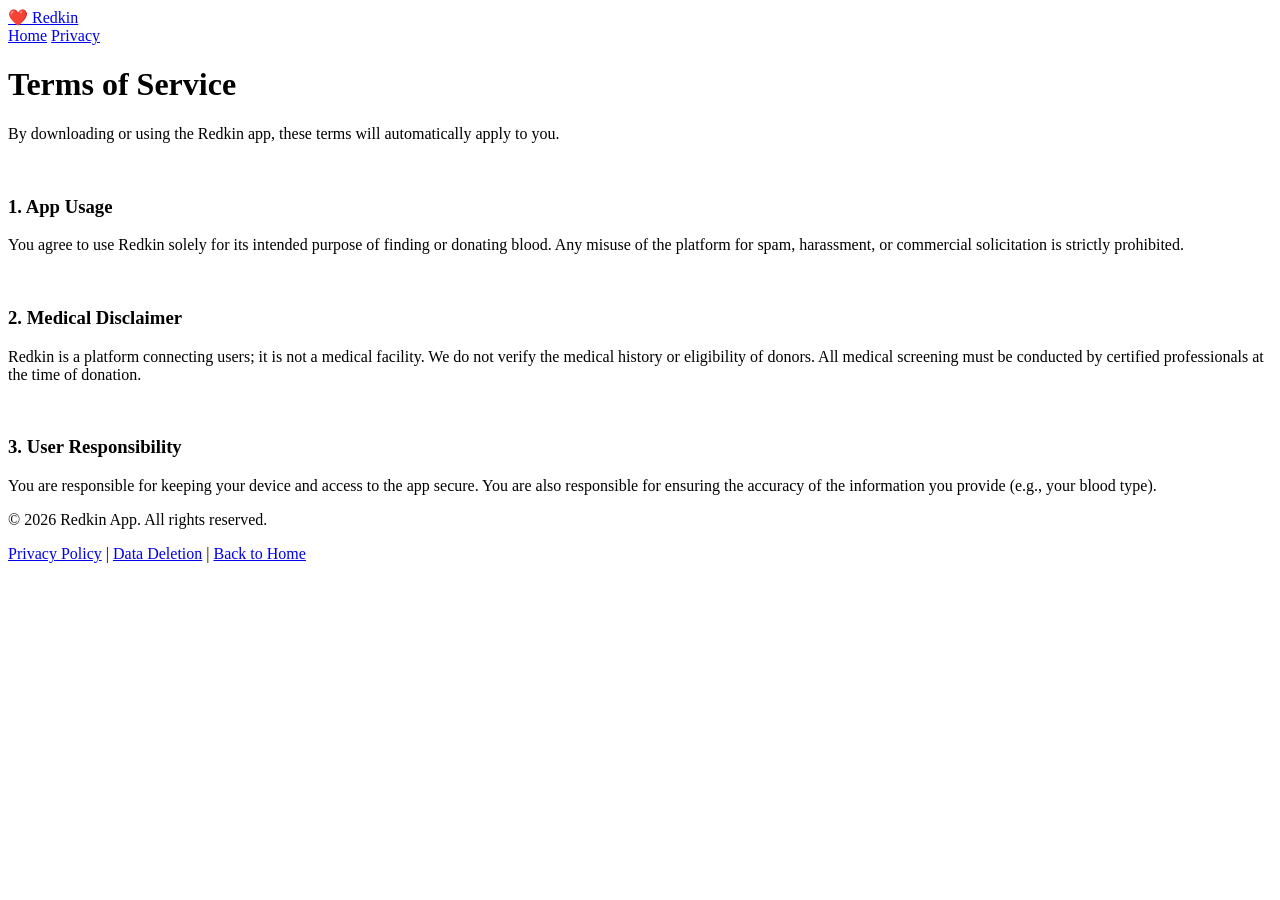
==== privacy.html @ 1f2d6483 "Add privacy.html with terms of service content" ====
<!DOCTYPE html>
<html lang="en">
<head>
    <meta charset="UTF-8">
    <meta name="viewport" content="width=device-width, initial-scale=1.0">
    <title>Terms of Service - Redkin</title>
    <link rel="stylesheet" href="style.css">
</head>
<body>
    <header>
        <a href="index.html" class="logo"><span class="heart">❤️</span> Redkin</a>
        <nav>
            <a href="index.html">Home</a>
            <a href="privacy.html">Privacy</a>
        </nav>
    </header>

    <main>
        <h1 class="page-title">Terms of Service</h1>
        <p>By downloading or using the Redkin app, these terms will automatically apply to you.</p>
        <br>
        <h3>1. App Usage</h3>
        <p>You agree to use Redkin solely for its intended purpose of finding or donating blood. Any misuse of the platform for spam, harassment, or commercial solicitation is strictly prohibited.</p>
        <br>
        <h3>2. Medical Disclaimer</h3>
        <p>Redkin is a platform connecting users; it is not a medical facility. We do not verify the medical history or eligibility of donors. All medical screening must be conducted by certified professionals at the time of donation.</p>
        <br>
        <h3>3. User Responsibility</h3>
        <p>You are responsible for keeping your device and access to the app secure. You are also responsible for ensuring the accuracy of the information you provide (e.g., your blood type).</p>
    </main>

    <footer>
        <p>&copy; 2026 Redkin App. All rights reserved.</p>
        <div style="margin-top: 1rem;">
            <a href="privacy.html">Privacy Policy</a> | 
            <a href="deletion.html">Data Deletion</a> | 
            <a href="index.html">Back to Home</a>
        </div>
    </footer>
</body>
</html>
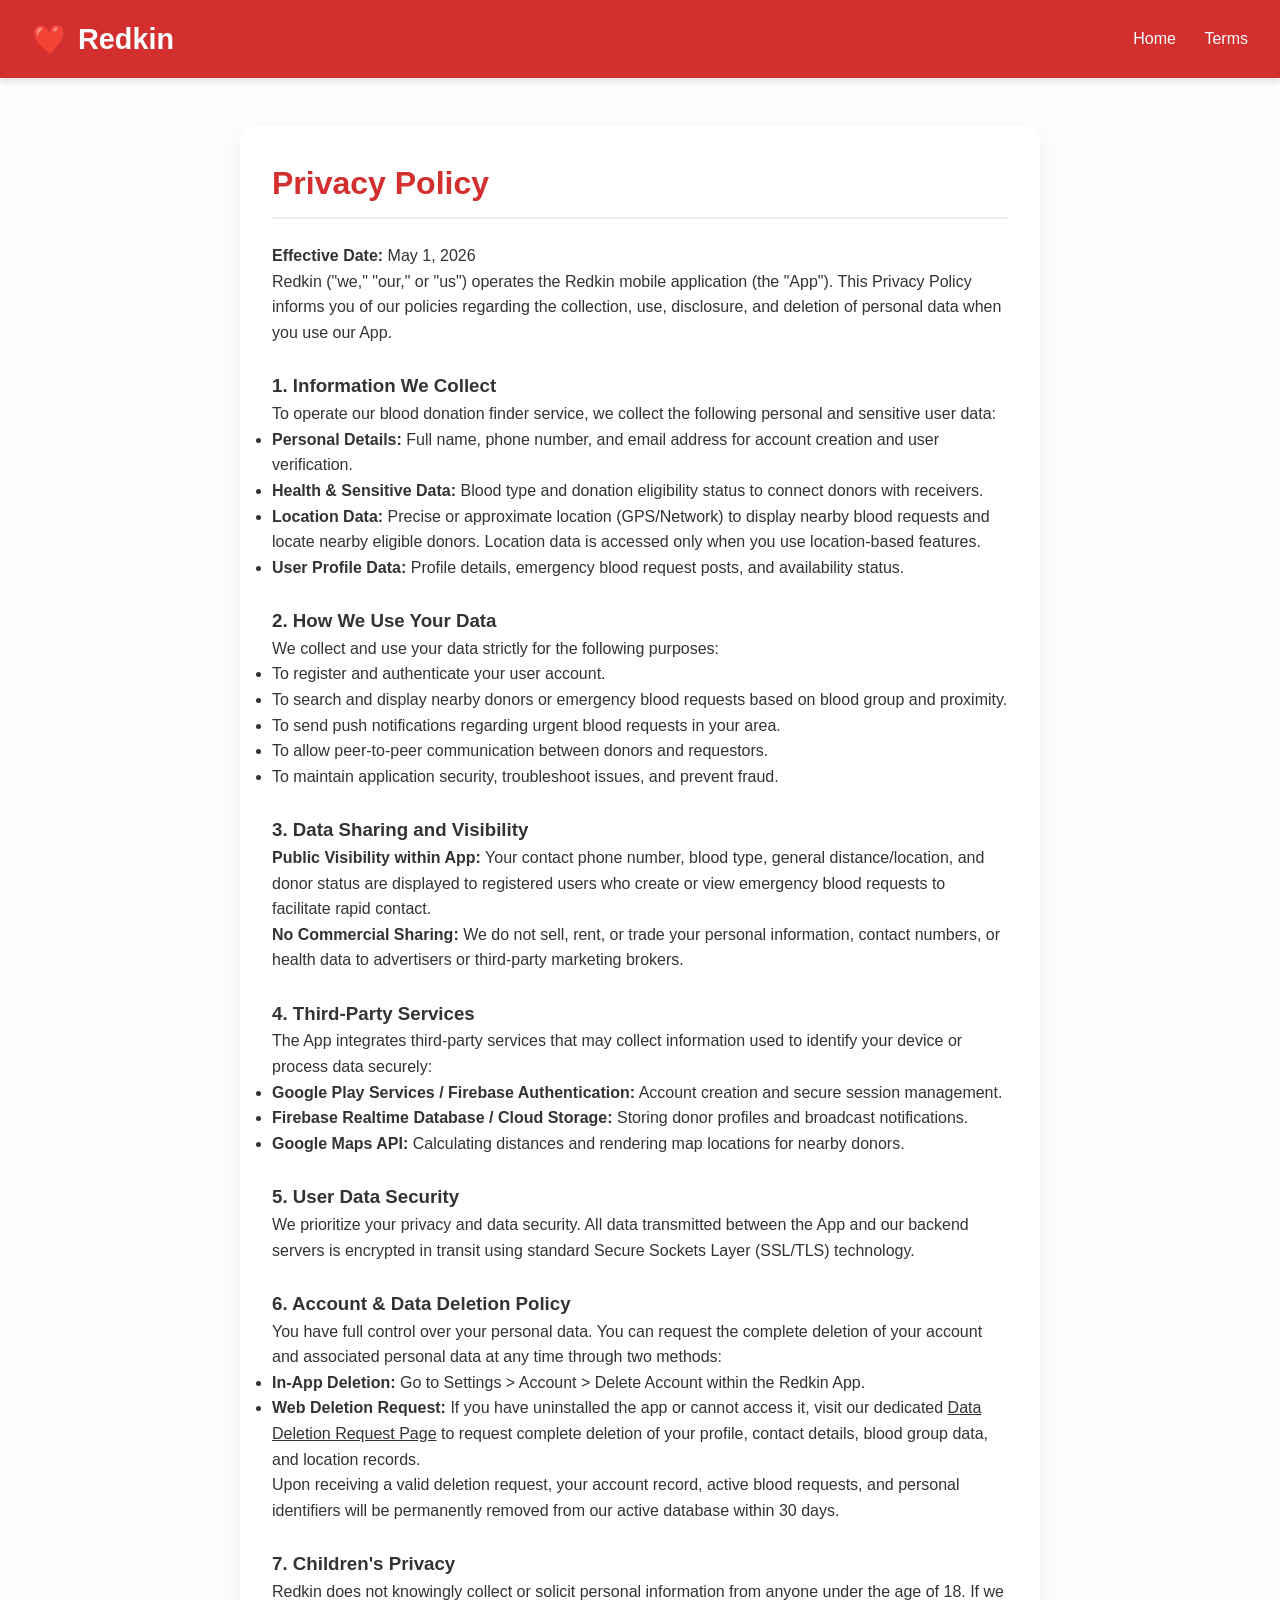
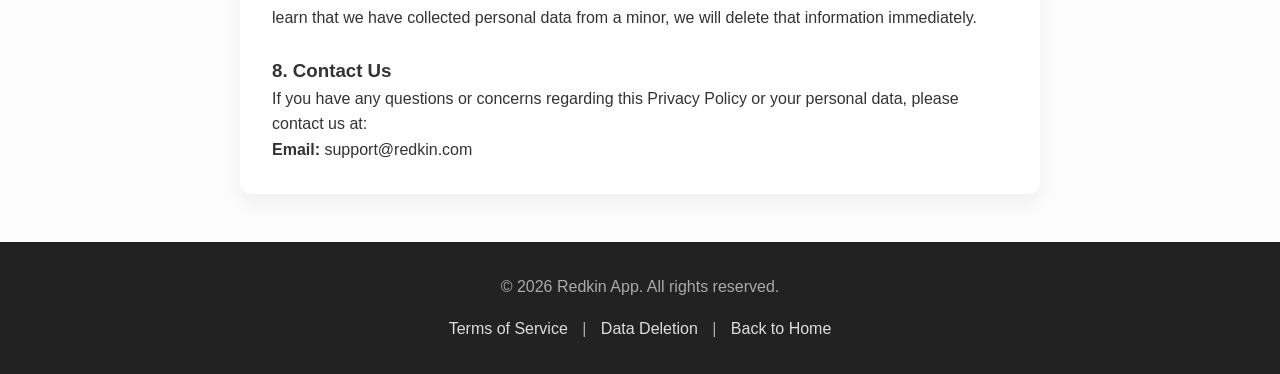
==== commit 376ecf3e: "Update privacy.html" ====
--- a/privacy.html
+++ b/privacy.html
@@ -3,7 +3,7 @@
 <head>
     <meta charset="UTF-8">
     <meta name="viewport" content="width=device-width, initial-scale=1.0">
-    <title>Terms of Service - Redkin</title>
+    <title>Privacy Policy - Redkin</title>
     <link rel="stylesheet" href="style.css">
 </head>
 <body>
@@ -11,28 +11,77 @@
         <a href="index.html" class="logo"><span class="heart">❤️</span> Redkin</a>
         <nav>
             <a href="index.html">Home</a>
-            <a href="privacy.html">Privacy</a>
+            <a href="terms.html">Terms</a>
         </nav>
     </header>
 
     <main>
-        <h1 class="page-title">Terms of Service</h1>
-        <p>By downloading or using the Redkin app, these terms will automatically apply to you.</p>
+        <h1 class="page-title">Privacy Policy</h1>
+        <p><strong>Effective Date:</strong> May 1, 2026</p>
+        <p>Redkin ("we," "our," or "us") operates the Redkin mobile application (the "App"). This Privacy Policy informs you of our policies regarding the collection, use, disclosure, and deletion of personal data when you use our App.</p>
         <br>
-        <h3>1. App Usage</h3>
-        <p>You agree to use Redkin solely for its intended purpose of finding or donating blood. Any misuse of the platform for spam, harassment, or commercial solicitation is strictly prohibited.</p>
+        
+        <h3>1. Information We Collect</h3>
+        <p>To operate our blood donation finder service, we collect the following personal and sensitive user data:</p>
+        <ul>
+            <li><strong>Personal Details:</strong> Full name, phone number, and email address for account creation and user verification.</li>
+            <li><strong>Health & Sensitive Data:</strong> Blood type and donation eligibility status to connect donors with receivers.</li>
+            <li><strong>Location Data:</strong> Precise or approximate location (GPS/Network) to display nearby blood requests and locate nearby eligible donors. Location data is accessed only when you use location-based features.</li>
+            <li><strong>User Profile Data:</strong> Profile details, emergency blood request posts, and availability status.</li>
+        </ul>
         <br>
-        <h3>2. Medical Disclaimer</h3>
-        <p>Redkin is a platform connecting users; it is not a medical facility. We do not verify the medical history or eligibility of donors. All medical screening must be conducted by certified professionals at the time of donation.</p>
+
+        <h3>2. How We Use Your Data</h3>
+        <p>We collect and use your data strictly for the following purposes:</p>
+        <ul>
+            <li>To register and authenticate your user account.</li>
+            <li>To search and display nearby donors or emergency blood requests based on blood group and proximity.</li>
+            <li>To send push notifications regarding urgent blood requests in your area.</li>
+            <li>To allow peer-to-peer communication between donors and requestors.</li>
+            <li>To maintain application security, troubleshoot issues, and prevent fraud.</li>
+        </ul>
         <br>
-        <h3>3. User Responsibility</h3>
-        <p>You are responsible for keeping your device and access to the app secure. You are also responsible for ensuring the accuracy of the information you provide (e.g., your blood type).</p>
+
+        <h3>3. Data Sharing and Visibility</h3>
+        <p><strong>Public Visibility within App:</strong> Your contact phone number, blood type, general distance/location, and donor status are displayed to registered users who create or view emergency blood requests to facilitate rapid contact.</p>
+        <p><strong>No Commercial Sharing:</strong> We do not sell, rent, or trade your personal information, contact numbers, or health data to advertisers or third-party marketing brokers.</p>
+        <br>
+
+        <h3>4. Third-Party Services</h3>
+        <p>The App integrates third-party services that may collect information used to identify your device or process data securely:</p>
+        <ul>
+            <li><strong>Google Play Services / Firebase Authentication:</strong> Account creation and secure session management.</li>
+            <li><strong>Firebase Realtime Database / Cloud Storage:</strong> Storing donor profiles and broadcast notifications.</li>
+            <li><strong>Google Maps API:</strong> Calculating distances and rendering map locations for nearby donors.</li>
+        </ul>
+        <br>
+
+        <h3>5. User Data Security</h3>
+        <p>We prioritize your privacy and data security. All data transmitted between the App and our backend servers is encrypted in transit using standard Secure Sockets Layer (SSL/TLS) technology.</p>
+        <br>
+
+        <h3>6. Account & Data Deletion Policy</h3>
+        <p>You have full control over your personal data. You can request the complete deletion of your account and associated personal data at any time through two methods:</p>
+        <ul>
+            <li><strong>In-App Deletion:</strong> Go to <code>Settings > Account > Delete Account</code> within the Redkin App.</li>
+            <li><strong>Web Deletion Request:</strong> If you have uninstalled the app or cannot access it, visit our dedicated <a href="deletion.html" style="color: inherit; text-decoration: underline;">Data Deletion Request Page</a> to request complete deletion of your profile, contact details, blood group data, and location records.</li>
+        </ul>
+        <p>Upon receiving a valid deletion request, your account record, active blood requests, and personal identifiers will be permanently removed from our active database within 30 days.</p>
+        <br>
+
+        <h3>7. Children's Privacy</h3>
+        <p>Redkin does not knowingly collect or solicit personal information from anyone under the age of 18. If we learn that we have collected personal data from a minor, we will delete that information immediately.</p>
+        <br>
+
+        <h3>8. Contact Us</h3>
+        <p>If you have any questions or concerns regarding this Privacy Policy or your personal data, please contact us at:</p>
+        <p><strong>Email:</strong> support@redkin.com</p>
     </main>
 
     <footer>
-        <p>&copy; 2026 Redkin App. All rights reserved.</p>
+        <p>© 2026 Redkin App. All rights reserved.</p>
         <div style="margin-top: 1rem;">
-            <a href="privacy.html">Privacy Policy</a> | 
+            <a href="terms.html">Terms of Service</a> | 
             <a href="deletion.html">Data Deletion</a> | 
             <a href="index.html">Back to Home</a>
         </div>
--- a/style.css
+++ b/style.css
@@ -0,0 +1,181 @@
+:root {
+  --primary-color: #d32f2f;
+  --bg-color: #fcfcfc;
+  --text-color: #333;
+}
+
+* {
+  box-sizing: border-box;
+  margin: 0;
+  padding: 0;
+  font-family: 'Segoe UI', Tahoma, Geneva, Verdana, sans-serif;
+}
+
+body {
+  background-color: var(--bg-color);
+  color: var(--text-color);
+  line-height: 1.6;
+  display: flex;
+  flex-direction: column;
+  min-height: 100vh;
+}
+
+/* Navbar */
+header {
+  background-color: var(--primary-color);
+  padding: 1rem 2rem;
+  display: flex;
+  justify-content: space-between;
+  align-items: center;
+  box-shadow: 0 4px 6px rgba(0,0,0,0.1);
+}
+
+.logo {
+  color: white;
+  font-size: 1.8rem;
+  font-weight: bold;
+  text-decoration: none;
+  display: flex;
+  align-items: center;
+  gap: 10px;
+}
+
+/* Heartbeat Animation */
+.heart {
+  display: inline-block;
+  animation: heartbeat 1.5s infinite;
+}
+
+@keyframes heartbeat {
+  0% { transform: scale(1); }
+  14% { transform: scale(1.3); }
+  28% { transform: scale(1); }
+  42% { transform: scale(1.3); }
+  70% { transform: scale(1); }
+}
+
+nav a {
+  color: white;
+  text-decoration: none;
+  margin-left: 1.5rem;
+  font-weight: 500;
+  transition: opacity 0.3s;
+}
+
+nav a:hover {
+  opacity: 0.8;
+}
+
+/* Main Content Containers */
+main {
+  flex: 1;
+  max-width: 800px;
+  margin: 3rem auto;
+  padding: 2rem;
+  background: white;
+  border-radius: 12px;
+  box-shadow: 0 10px 20px rgba(0,0,0,0.05);
+}
+
+.hero {
+  text-align: center;
+  padding: 3rem 1rem;
+}
+
+.hero h1 {
+  color: var(--primary-color);
+  font-size: 2.5rem;
+  margin-bottom: 1rem;
+}
+
+.hero p {
+  font-size: 1.2rem;
+  color: #666;
+  margin-bottom: 2rem;
+}
+
+.download-btn {
+  display: inline-block;
+  background-color: var(--primary-color);
+  color: white;
+  padding: 1rem 2.5rem;
+  font-size: 1.2rem;
+  border-radius: 50px;
+  text-decoration: none;
+  font-weight: bold;
+  transition: transform 0.3s, box-shadow 0.3s;
+}
+
+.download-btn:hover {
+  transform: translateY(-3px);
+  box-shadow: 0 6px 15px rgba(211, 47, 47, 0.4);
+}
+
+/* Forms & Text */
+.page-title {
+  color: var(--primary-color);
+  border-bottom: 2px solid #eee;
+  padding-bottom: 0.5rem;
+  margin-bottom: 1.5rem;
+}
+
+.in-app-notice {
+  background-color: #ffebee;
+  border-left: 4px solid var(--primary-color);
+  padding: 1rem;
+  margin-bottom: 2rem;
+  border-radius: 0 8px 8px 0;
+}
+
+.form-group {
+  margin-bottom: 1.5rem;
+}
+
+.form-group label {
+  display: block;
+  margin-bottom: 0.5rem;
+  font-weight: bold;
+}
+
+.form-group input, 
+.form-group textarea {
+  width: 100%;
+  padding: 0.8rem;
+  border: 1px solid #ccc;
+  border-radius: 6px;
+  font-family: inherit;
+}
+
+.submit-btn {
+  background-color: var(--text-color);
+  color: white;
+  border: none;
+  padding: 0.8rem 2rem;
+  border-radius: 6px;
+  cursor: pointer;
+  font-size: 1rem;
+  transition: background-color 0.3s;
+}
+
+.submit-btn:hover {
+  background-color: #000;
+}
+
+/* Footer */
+footer {
+  background-color: #222;
+  color: #aaa;
+  text-align: center;
+  padding: 2rem;
+  margin-top: auto;
+}
+
+footer a {
+  color: #ddd;
+  text-decoration: none;
+  margin: 0 10px;
+}
+
+footer a:hover {
+  color: white;
+}
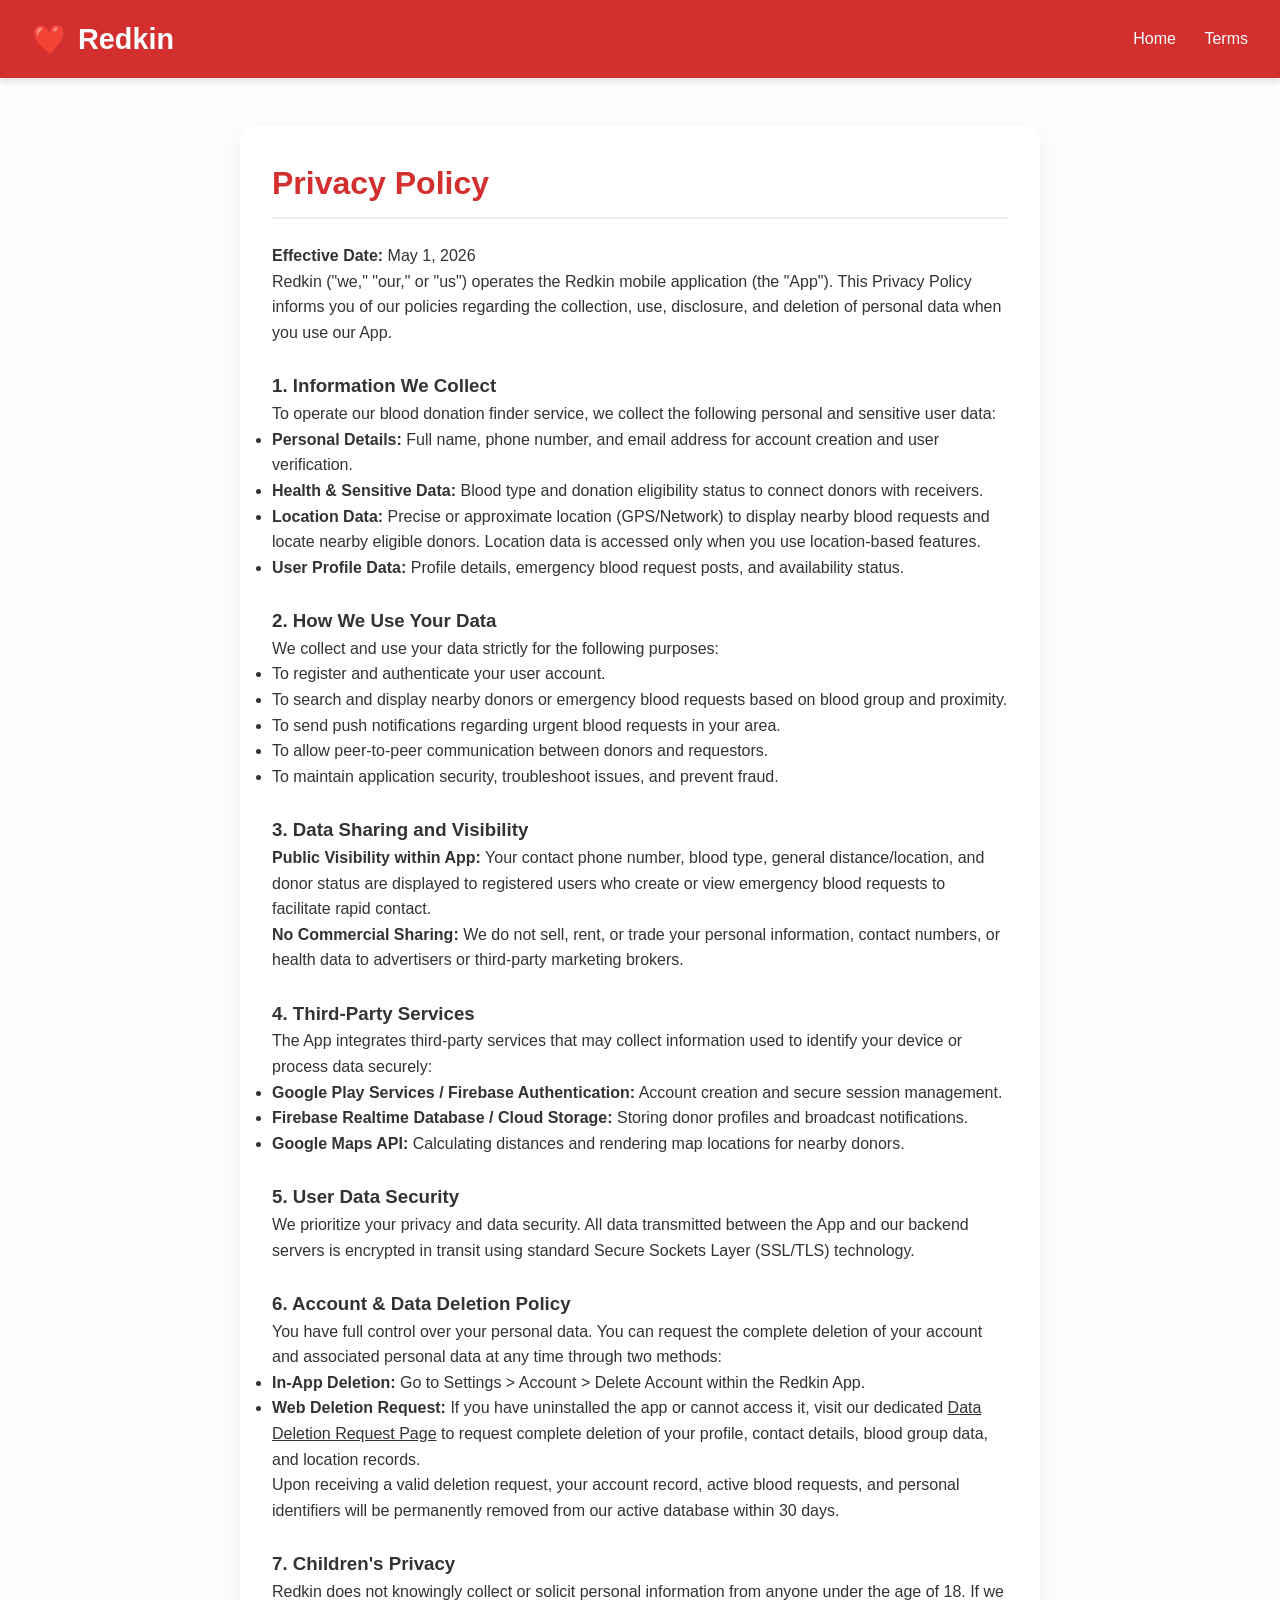
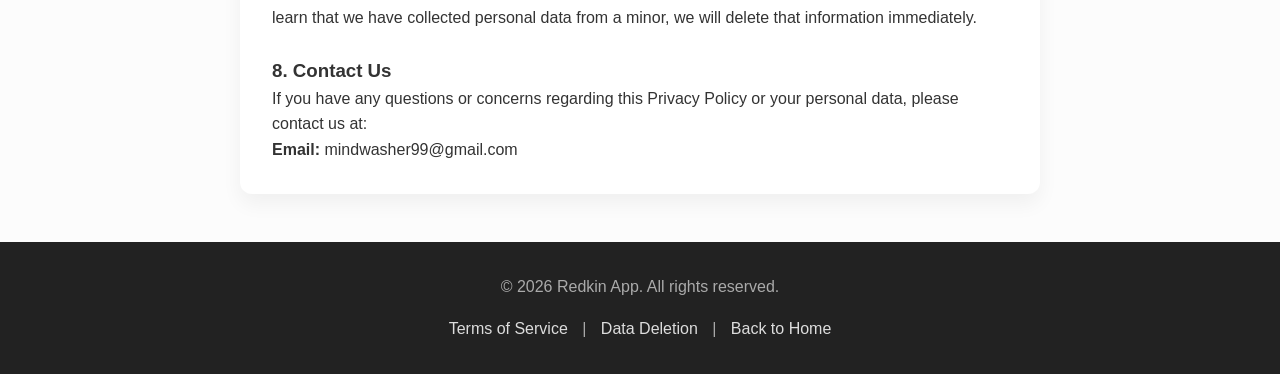
==== commit aaa48d91: "Update contact email in privacy policy" ====
--- a/privacy.html
+++ b/privacy.html
@@ -75,7 +75,7 @@
 
         <h3>8. Contact Us</h3>
         <p>If you have any questions or concerns regarding this Privacy Policy or your personal data, please contact us at:</p>
-        <p><strong>Email:</strong> support@redkin.com</p>
+        <p><strong>Email:</strong> mindwasher99@gmail.com</p>
     </main>
 
     <footer>
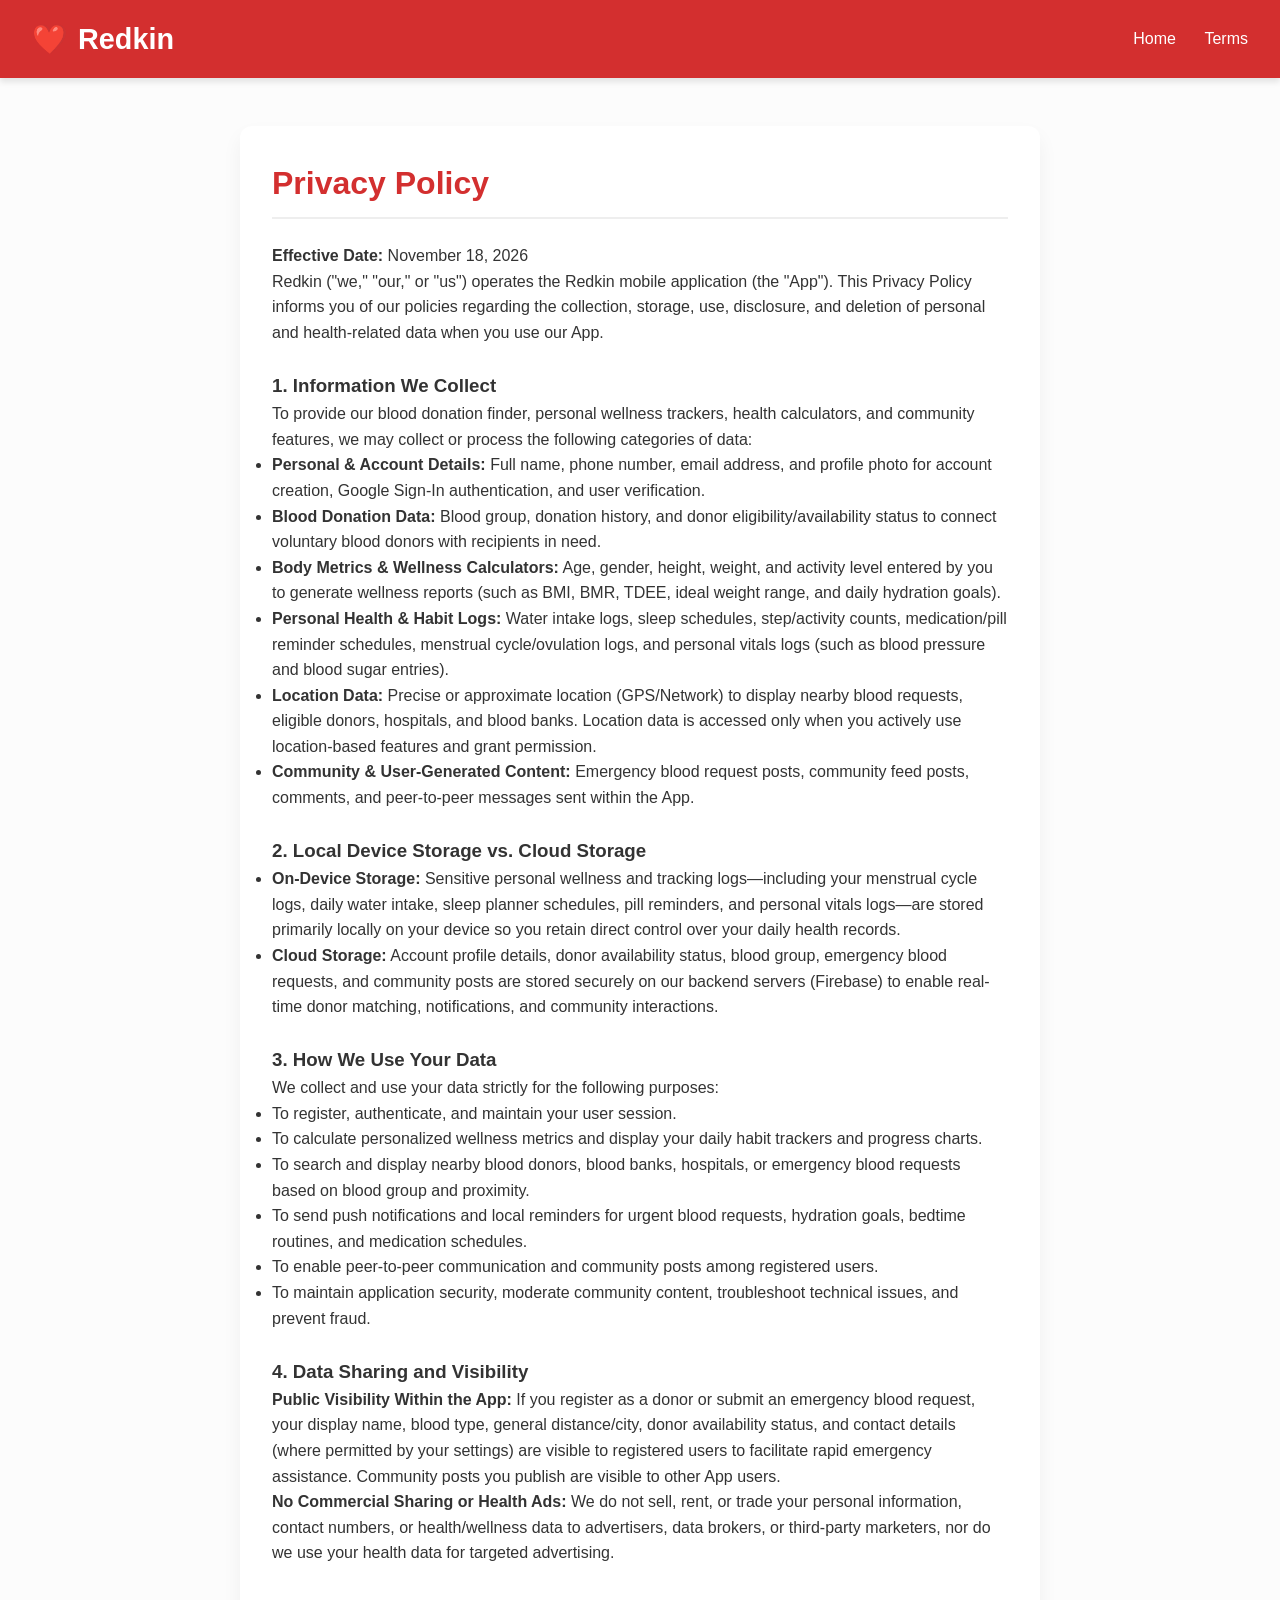
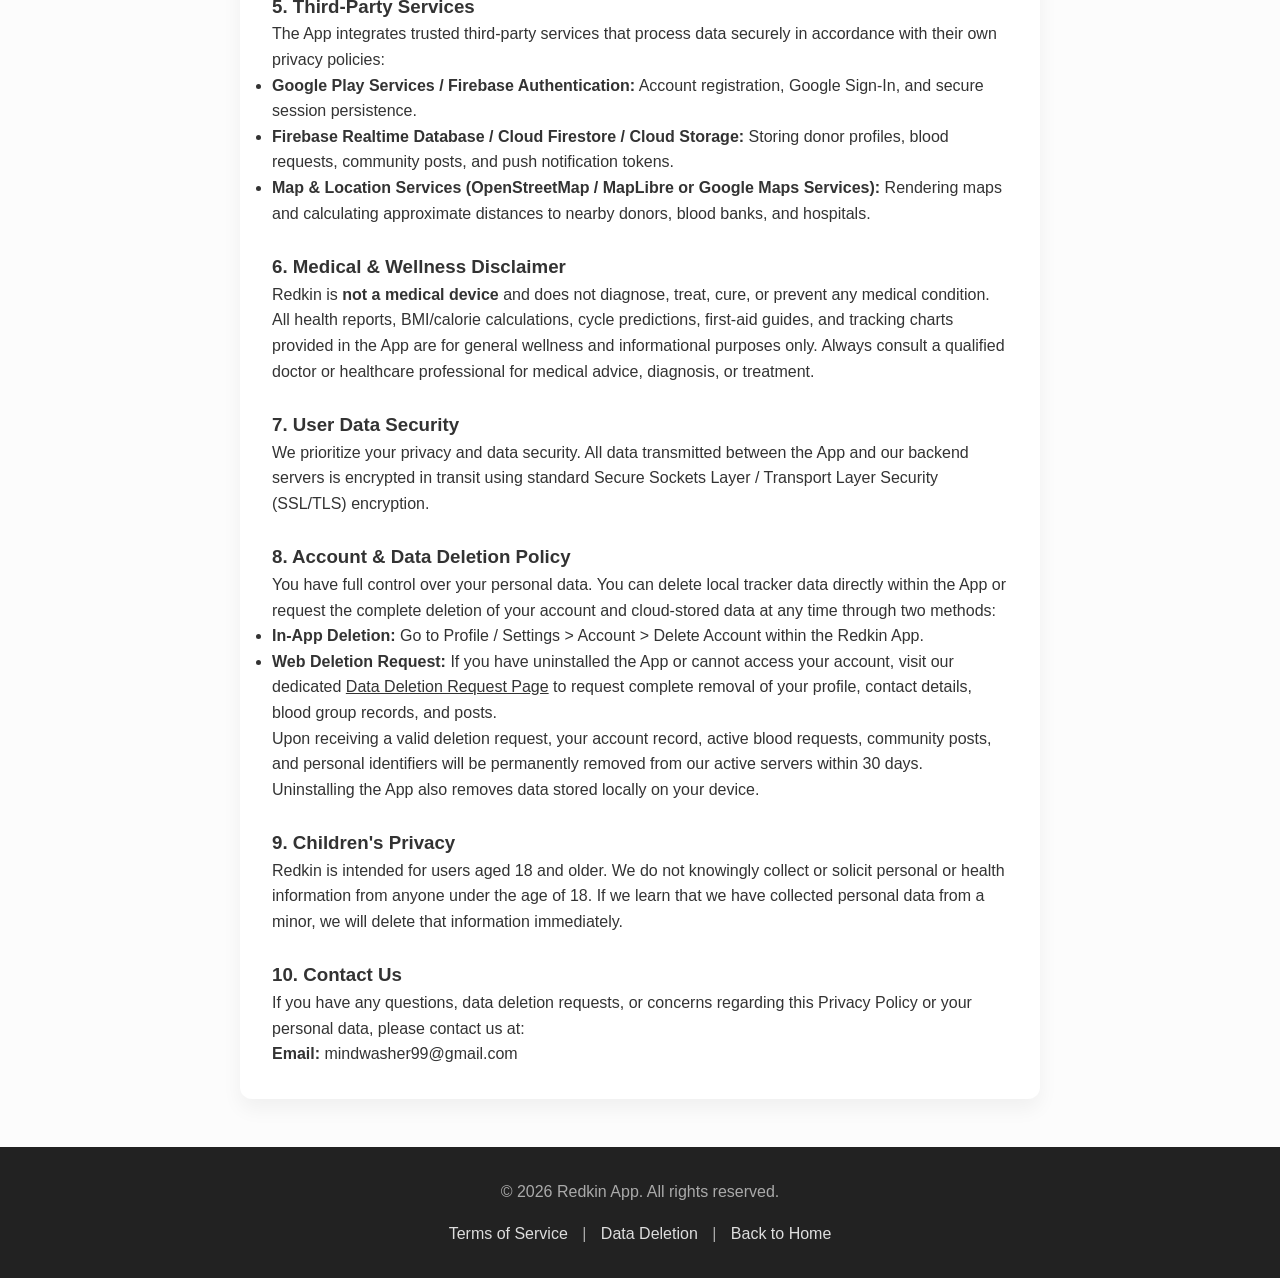
==== commit 89ead568: "Update privacy policy with new effective date and details" ====
--- a/privacy.html
+++ b/privacy.html
@@ -17,64 +17,78 @@
 
     <main>
         <h1 class="page-title">Privacy Policy</h1>
-        <p><strong>Effective Date:</strong> May 1, 2026</p>
-        <p>Redkin ("we," "our," or "us") operates the Redkin mobile application (the "App"). This Privacy Policy informs you of our policies regarding the collection, use, disclosure, and deletion of personal data when you use our App.</p>
+        <p><strong>Effective Date:</strong> November 18, 2026</p>
+        <p>Redkin ("we," "our," or "us") operates the Redkin mobile application (the "App"). This Privacy Policy informs you of our policies regarding the collection, storage, use, disclosure, and deletion of personal and health-related data when you use our App.</p>
         <br>
         
         <h3>1. Information We Collect</h3>
-        <p>To operate our blood donation finder service, we collect the following personal and sensitive user data:</p>
+        <p>To provide our blood donation finder, personal wellness trackers, health calculators, and community features, we may collect or process the following categories of data:</p>
         <ul>
-            <li><strong>Personal Details:</strong> Full name, phone number, and email address for account creation and user verification.</li>
-            <li><strong>Health & Sensitive Data:</strong> Blood type and donation eligibility status to connect donors with receivers.</li>
-            <li><strong>Location Data:</strong> Precise or approximate location (GPS/Network) to display nearby blood requests and locate nearby eligible donors. Location data is accessed only when you use location-based features.</li>
-            <li><strong>User Profile Data:</strong> Profile details, emergency blood request posts, and availability status.</li>
+            <li><strong>Personal & Account Details:</strong> Full name, phone number, email address, and profile photo for account creation, Google Sign-In authentication, and user verification.</li>
+            <li><strong>Blood Donation Data:</strong> Blood group, donation history, and donor eligibility/availability status to connect voluntary blood donors with recipients in need.</li>
+            <li><strong>Body Metrics & Wellness Calculators:</strong> Age, gender, height, weight, and activity level entered by you to generate wellness reports (such as BMI, BMR, TDEE, ideal weight range, and daily hydration goals).</li>
+            <li><strong>Personal Health & Habit Logs:</strong> Water intake logs, sleep schedules, step/activity counts, medication/pill reminder schedules, menstrual cycle/ovulation logs, and personal vitals logs (such as blood pressure and blood sugar entries).</li>
+            <li><strong>Location Data:</strong> Precise or approximate location (GPS/Network) to display nearby blood requests, eligible donors, hospitals, and blood banks. Location data is accessed only when you actively use location-based features and grant permission.</li>
+            <li><strong>Community & User-Generated Content:</strong> Emergency blood request posts, community feed posts, comments, and peer-to-peer messages sent within the App.</li>
         </ul>
         <br>
 
-        <h3>2. How We Use Your Data</h3>
-        <p>We collect and use your data strictly for the following purposes:</p>
+        <h3>2. Local Device Storage vs. Cloud Storage</h3>
         <ul>
-            <li>To register and authenticate your user account.</li>
-            <li>To search and display nearby donors or emergency blood requests based on blood group and proximity.</li>
-            <li>To send push notifications regarding urgent blood requests in your area.</li>
-            <li>To allow peer-to-peer communication between donors and requestors.</li>
-            <li>To maintain application security, troubleshoot issues, and prevent fraud.</li>
+            <li><strong>On-Device Storage:</strong> Sensitive personal wellness and tracking logs—including your menstrual cycle logs, daily water intake, sleep planner schedules, pill reminders, and personal vitals logs—are stored primarily locally on your device so you retain direct control over your daily health records.</li>
+            <li><strong>Cloud Storage:</strong> Account profile details, donor availability status, blood group, emergency blood requests, and community posts are stored securely on our backend servers (Firebase) to enable real-time donor matching, notifications, and community interactions.</li>
         </ul>
         <br>
 
-        <h3>3. Data Sharing and Visibility</h3>
-        <p><strong>Public Visibility within App:</strong> Your contact phone number, blood type, general distance/location, and donor status are displayed to registered users who create or view emergency blood requests to facilitate rapid contact.</p>
-        <p><strong>No Commercial Sharing:</strong> We do not sell, rent, or trade your personal information, contact numbers, or health data to advertisers or third-party marketing brokers.</p>
-        <br>
-
-        <h3>4. Third-Party Services</h3>
-        <p>The App integrates third-party services that may collect information used to identify your device or process data securely:</p>
+        <h3>3. How We Use Your Data</h3>
+        <p>We collect and use your data strictly for the following purposes:</p>
         <ul>
-            <li><strong>Google Play Services / Firebase Authentication:</strong> Account creation and secure session management.</li>
-            <li><strong>Firebase Realtime Database / Cloud Storage:</strong> Storing donor profiles and broadcast notifications.</li>
-            <li><strong>Google Maps API:</strong> Calculating distances and rendering map locations for nearby donors.</li>
+            <li>To register, authenticate, and maintain your user session.</li>
+            <li>To calculate personalized wellness metrics and display your daily habit trackers and progress charts.</li>
+            <li>To search and display nearby blood donors, blood banks, hospitals, or emergency blood requests based on blood group and proximity.</li>
+            <li>To send push notifications and local reminders for urgent blood requests, hydration goals, bedtime routines, and medication schedules.</li>
+            <li>To enable peer-to-peer communication and community posts among registered users.</li>
+            <li>To maintain application security, moderate community content, troubleshoot technical issues, and prevent fraud.</li>
         </ul>
         <br>
 
-        <h3>5. User Data Security</h3>
-        <p>We prioritize your privacy and data security. All data transmitted between the App and our backend servers is encrypted in transit using standard Secure Sockets Layer (SSL/TLS) technology.</p>
+        <h3>4. Data Sharing and Visibility</h3>
+        <p><strong>Public Visibility Within the App:</strong> If you register as a donor or submit an emergency blood request, your display name, blood type, general distance/city, donor availability status, and contact details (where permitted by your settings) are visible to registered users to facilitate rapid emergency assistance. Community posts you publish are visible to other App users.</p>
+        <p><strong>No Commercial Sharing or Health Ads:</strong> We do not sell, rent, or trade your personal information, contact numbers, or health/wellness data to advertisers, data brokers, or third-party marketers, nor do we use your health data for targeted advertising.</p>
         <br>
 
-        <h3>6. Account & Data Deletion Policy</h3>
-        <p>You have full control over your personal data. You can request the complete deletion of your account and associated personal data at any time through two methods:</p>
+        <h3>5. Third-Party Services</h3>
+        <p>The App integrates trusted third-party services that process data securely in accordance with their own privacy policies:</p>
         <ul>
-            <li><strong>In-App Deletion:</strong> Go to <code>Settings > Account > Delete Account</code> within the Redkin App.</li>
-            <li><strong>Web Deletion Request:</strong> If you have uninstalled the app or cannot access it, visit our dedicated <a href="deletion.html" style="color: inherit; text-decoration: underline;">Data Deletion Request Page</a> to request complete deletion of your profile, contact details, blood group data, and location records.</li>
+            <li><strong>Google Play Services / Firebase Authentication:</strong> Account registration, Google Sign-In, and secure session persistence.</li>
+            <li><strong>Firebase Realtime Database / Cloud Firestore / Cloud Storage:</strong> Storing donor profiles, blood requests, community posts, and push notification tokens.</li>
+            <li><strong>Map & Location Services (OpenStreetMap / MapLibre or Google Maps Services):</strong> Rendering maps and calculating approximate distances to nearby donors, blood banks, and hospitals.</li>
         </ul>
-        <p>Upon receiving a valid deletion request, your account record, active blood requests, and personal identifiers will be permanently removed from our active database within 30 days.</p>
         <br>
 
-        <h3>7. Children's Privacy</h3>
-        <p>Redkin does not knowingly collect or solicit personal information from anyone under the age of 18. If we learn that we have collected personal data from a minor, we will delete that information immediately.</p>
+        <h3>6. Medical & Wellness Disclaimer</h3>
+        <p>Redkin is <strong>not a medical device</strong> and does not diagnose, treat, cure, or prevent any medical condition. All health reports, BMI/calorie calculations, cycle predictions, first-aid guides, and tracking charts provided in the App are for general wellness and informational purposes only. Always consult a qualified doctor or healthcare professional for medical advice, diagnosis, or treatment.</p>
         <br>
 
-        <h3>8. Contact Us</h3>
-        <p>If you have any questions or concerns regarding this Privacy Policy or your personal data, please contact us at:</p>
+        <h3>7. User Data Security</h3>
+        <p>We prioritize your privacy and data security. All data transmitted between the App and our backend servers is encrypted in transit using standard Secure Sockets Layer / Transport Layer Security (SSL/TLS) encryption.</p>
+        <br>
+
+        <h3>8. Account & Data Deletion Policy</h3>
+        <p>You have full control over your personal data. You can delete local tracker data directly within the App or request the complete deletion of your account and cloud-stored data at any time through two methods:</p>
+        <ul>
+            <li><strong>In-App Deletion:</strong> Go to <code>Profile / Settings > Account > Delete Account</code> within the Redkin App.</li>
+            <li><strong>Web Deletion Request:</strong> If you have uninstalled the App or cannot access your account, visit our dedicated <a href="deletion.html" style="color: inherit; text-decoration: underline;">Data Deletion Request Page</a> to request complete removal of your profile, contact details, blood group records, and posts.</li>
+        </ul>
+        <p>Upon receiving a valid deletion request, your account record, active blood requests, community posts, and personal identifiers will be permanently removed from our active servers within 30 days. Uninstalling the App also removes data stored locally on your device.</p>
+        <br>
+
+        <h3>9. Children's Privacy</h3>
+        <p>Redkin is intended for users aged 18 and older. We do not knowingly collect or solicit personal or health information from anyone under the age of 18. If we learn that we have collected personal data from a minor, we will delete that information immediately.</p>
+        <br>
+
+        <h3>10. Contact Us</h3>
+        <p>If you have any questions, data deletion requests, or concerns regarding this Privacy Policy or your personal data, please contact us at:</p>
         <p><strong>Email:</strong> mindwasher99@gmail.com</p>
     </main>
 
